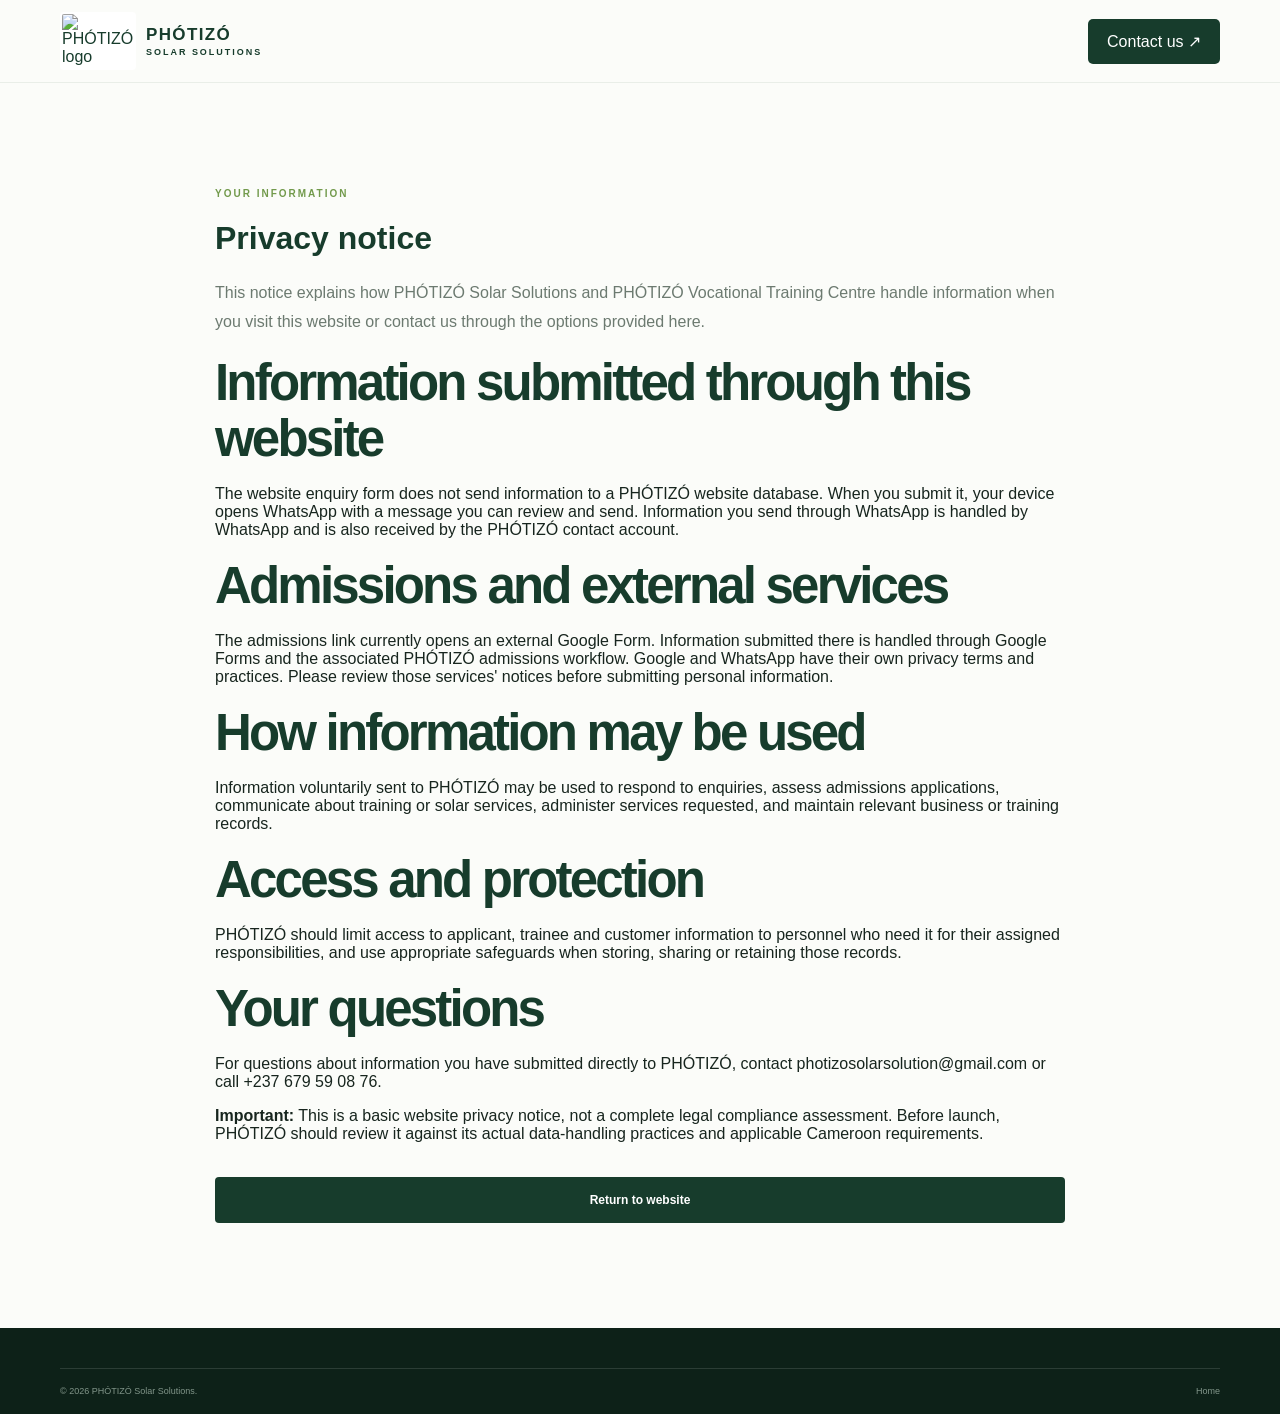
==== privacy.html @ c8dab12e "Add files via upload" ====
<!doctype html>
<html lang="en">
<head>
  <meta charset="utf-8"><meta name="viewport" content="width=device-width, initial-scale=1">
  <meta name="theme-color" content="#10251d">
  <meta name="description" content="Privacy information for visitors and prospective applicants contacting PHÓTIZÓ Solar Solutions and Vocational Training Centre.">
  <link rel="icon" href="assets/favicon.svg" type="image/svg+xml"><link rel="stylesheet" href="styles.css">
  <title>Privacy Notice | PHÓTIZÓ</title>
</head>
<body>
  <a class="skip-link" href="#main-content">Skip to content</a>
  <header class="site-header"><div class="wrap nav"><a class="brand" href="index.html"><img class="brand-logo" src="assets/photizo-logo.png" alt="PHÓTIZÓ logo"><span><strong>PHÓTIZÓ</strong><small>SOLAR SOLUTIONS</small></span></a><a class="nav-cta" href="index.html#contact">Contact us ↗</a></div></header>
  <main id="main-content" class="section"><div class="wrap" style="max-width:850px"><div class="eyebrow dark-eyebrow">YOUR INFORMATION</div><h1 style="font-family:Manrope,sans-serif;color:#173c2c">Privacy notice</h1><p style="color:#6c7a70;line-height:1.8">This notice explains how PHÓTIZÓ Solar Solutions and PHÓTIZÓ Vocational Training Centre handle information when you visit this website or contact us through the options provided here.</p>
  <h2>Information submitted through this website</h2><p>The website enquiry form does not send information to a PHÓTIZÓ website database. When you submit it, your device opens WhatsApp with a message you can review and send. Information you send through WhatsApp is handled by WhatsApp and is also received by the PHÓTIZÓ contact account.</p>
  <h2>Admissions and external services</h2><p>The admissions link currently opens an external Google Form. Information submitted there is handled through Google Forms and the associated PHÓTIZÓ admissions workflow. Google and WhatsApp have their own privacy terms and practices. Please review those services' notices before submitting personal information.</p>
  <h2>How information may be used</h2><p>Information voluntarily sent to PHÓTIZÓ may be used to respond to enquiries, assess admissions applications, communicate about training or solar services, administer services requested, and maintain relevant business or training records.</p>
  <h2>Access and protection</h2><p>PHÓTIZÓ should limit access to applicant, trainee and customer information to personnel who need it for their assigned responsibilities, and use appropriate safeguards when storing, sharing or retaining those records.</p>
  <h2>Your questions</h2><p>For questions about information you have submitted directly to PHÓTIZÓ, contact <a href="mailto:photizosolarsolution@gmail.com">photizosolarsolution@gmail.com</a> or call <a href="tel:+237679590876">+237 679 59 08 76</a>.</p>
  <p><strong>Important:</strong> This is a basic website privacy notice, not a complete legal compliance assessment. Before launch, PHÓTIZÓ should review it against its actual data-handling practices and applicable Cameroon requirements.</p>
  <a class="btn btn-dark" href="index.html">Return to website</a></div></main>
  <footer class="footer"><div class="wrap footer-bottom"><span>© <span id="year"></span> PHÓTIZÓ Solar Solutions.</span><a href="index.html">Home</a></div></footer>
  <script>document.getElementById('year').textContent=new Date().getFullYear();</script>
</body></html>
---- styles.css ----
*{box-sizing:border-box}html{scroll-behavior:smooth}body{margin:0;font-family:"DM Sans",sans-serif;color:#17251e;background:#fbfcf9}a{color:inherit;text-decoration:none}.wrap{width:min(1160px,calc(100% - 48px));margin:auto}.topbar{background:#0c1e17;color:#b8c8bd;font-size:11px;letter-spacing:.04em}.topbar-inner{height:36px;display:flex;align-items:center;justify-content:space-between}.topbar a{color:#e1f0d1}.site-header{position:sticky;top:0;z-index:20;background:#fbfcf9ee;backdrop-filter:blur(14px);border-bottom:1px solid #e9eee8}.nav{height:82px;display:flex;align-items:center;justify-content:space-between}.brand{display:flex;align-items:center;gap:10px;color:#173c2c}.brand-mark{width:39px;height:39px;display:grid;place-items:center;background:#dff1c7;border-radius:12px}.brand-mark svg{width:29px;height:29px}.brand strong{display:block;font:800 17px Manrope,sans-serif;letter-spacing:.08em}.brand small{display:block;font-size:9px;letter-spacing:.22em;font-weight:700;margin-top:2px}.nav-links{display:flex;align-items:center;gap:34px;font-size:13px;font-weight:600;color:#42544a}.nav-links>a:hover{color:#5e8d2e}.nav-cta{background:#173c2c;color:#fff!important;padding:13px 19px;border-radius:5px}.nav-cta span,.btn span{margin-left:12px}.menu-toggle{display:none;border:0;background:none;font-size:25px;color:#173c2c}.hero{background:#10251d;color:#fff;position:relative;overflow:hidden}.hero-glow{position:absolute;width:600px;height:600px;border-radius:50%;background:radial-gradient(circle,#294b35 0%,#10251d00 70%);right:-80px;top:-220px}.hero-grid{min-height:590px;display:grid;grid-template-columns:1fr 1fr;align-items:center;gap:40px;padding-top:45px;padding-bottom:55px;position:relative}.eyebrow{font-size:10px;letter-spacing:.2em;font-weight:700;color:#b8df82;display:flex;align-items:center;gap:10px}.eyebrow-dot{width:7px;height:7px;background:#b8df82;border-radius:50%}.hero h1,.section h2,.cta-band h2{font:800 clamp(43px,5vw,66px)/1.08 Manrope,sans-serif;letter-spacing:-.055em;margin:24px 0}.hero h1 em,.section h2 em,.cta-band h2 em{font-style:normal;color:#b8df82}.hero-lead{font-size:16px;line-height:1.8;color:#c4d0c8;max-width:490px}.hero-actions{display:flex;gap:12px;flex-wrap:wrap;margin-top:32px}.btn{display:inline-flex;align-items:center;justify-content:center;border:0;border-radius:4px;padding:16px 20px;font:700 12px "DM Sans",sans-serif;cursor:pointer;transition:.2s}.btn:hover{transform:translateY(-2px)}.btn-lime{background:#c5e79b;color:#173c2c}.btn-outline{border:1px solid #63776b;color:white}.hero-proof{display:flex;align-items:center;gap:13px;margin-top:44px}.proof-icon{width:37px;height:37px;border:1px solid #597263;border-radius:50%;display:grid;place-items:center;color:#c5e79b;font-size:19px}.hero-proof strong,.hero-proof small{display:block}.hero-proof strong{font-size:12px}.hero-proof small{font-size:11px;color:#9eafa4;margin-top:4px}.hero-art{height:435px;position:relative;overflow:hidden;border-radius:5px;background:linear-gradient(155deg,#244b39,#183529 60%,#12251d)}.sun{position:absolute;width:155px;height:155px;border-radius:50%;background:linear-gradient(135deg,#e8f4bd,#c5e79b);top:62px;right:95px;box-shadow:0 0 90px #c5e79b55}.art-orbit{position:absolute;border:1px solid #b9d88c33;border-radius:50%;transform:rotate(-20deg)}.orbit-one{width:440px;height:170px;top:105px;left:35px}.orbit-two{width:510px;height:220px;top:80px;left:-15px}.hill{position:absolute;bottom:-100px;border-radius:50% 50% 0 0}.hill-back{height:230px;width:650px;left:-100px;background:#365c43;transform:rotate(-7deg)}.hill-front{height:180px;width:680px;right:-150px;bottom:-115px;background:#1d402f;transform:rotate(8deg)}.house{position:absolute;bottom:112px;left:190px;width:180px}.roof{width:0;height:0;border-left:105px solid transparent;border-right:105px solid transparent;border-bottom:83px solid #d6e2c4;position:relative;left:-15px}.house-body{height:105px;background:#e7e9d9;margin-top:-1px;position:relative;box-shadow:inset 0 -9px #c5d0b8}.window{position:absolute;width:36px;height:35px;background:#8db2a0;left:25px;top:24px;border:4px solid #faf9e8}.door{position:absolute;width:36px;height:65px;background:#9a7650;right:24px;bottom:0}.panel{position:absolute;width:128px;height:65px;background:repeating-linear-gradient(90deg,#2c6680 0 2px,#4b8290 2px 31px),repeating-linear-gradient(0deg,transparent 0 30px,#b2d5d1 30px 32px);border:4px solid #c7d9ca;transform:skewY(-12deg);box-shadow:0 10px 20px #0b1d18aa}.panel-a{bottom:85px;left:45px}.panel-b{bottom:67px;right:38px;transform:skewY(12deg)}.art-caption{position:absolute;left:25px;top:25px;display:flex;gap:10px;align-items:center}.caption-sun{color:#c5e79b;font-size:25px}.art-caption b,.art-caption small{display:block}.art-caption b{font-size:11px}.art-caption small{font-size:9px;color:#b4c5b9;margin-top:4px}.floating-tag{position:absolute;right:20px;top:185px;background:#f5f8ee;color:#1b392a;padding:12px 14px;font-size:10px;font-weight:700;box-shadow:0 10px 30px #07150f44}.floating-tag span{color:#69933c;margin-right:7px}.hero-bottom{border-top:1px solid #ffffff20}.bottom-inner{height:61px;display:flex;align-items:center;justify-content:space-between;color:#d3dfd5;font-size:10px;letter-spacing:.16em}.bottom-inner span:first-child{color:#91a599}.section{padding:105px 0}.intro-grid{display:grid;grid-template-columns:1fr 1fr;gap:100px;align-items:center}.dark-eyebrow{color:#729a4c}.section h2{font-size:clamp(36px,4vw,51px);color:#173c2c;margin:19px 0}.section h2 em{color:#719c48}.intro-text p,.section-heading>p,.feature-copy>p,.contact-copy>p{font-size:14px;line-height:1.9;color:#68766d}.text-link{display:inline-block;margin-top:14px;font-size:12px;font-weight:700;color:#426d32;border-bottom:1px solid #a9c18f;padding-bottom:7px}.text-link span{margin-left:13px}.services{background:#f0f4ec}.section-heading{display:flex;justify-content:space-between;align-items:end;gap:50px;margin-bottom:45px}.section-heading>p{max-width:390px;margin-bottom:8px}.service-grid{display:grid;grid-template-columns:repeat(3,1fr);gap:14px}.service-card{position:relative;background:#fff;padding:28px 27px 24px;min-height:245px;border:1px solid #e8eee4;transition:.25s}.service-card:hover{transform:translateY(-4px);box-shadow:0 15px 35px #203c2010}.service-icon{width:42px;height:42px;border-radius:50%;display:grid;place-items:center;background:#eaf3df;color:#547e35;font-size:23px}.card-number{position:absolute;right:25px;top:31px;color:#b4c2b5;font-size:10px;letter-spacing:.1em}.service-card h3{font:700 17px Manrope,sans-serif;color:#1d392b;margin:24px 0 9px}.service-card p{font-size:12px;line-height:1.7;color:#78847b;max-width:280px}.service-card>a{display:inline-block;margin-top:13px;font-size:11px;font-weight:700;color:#557c38}.service-card>a span{margin-left:8px}.service-card-dark{background:#173c2c;color:white;border-color:#173c2c}.service-card-dark .service-icon{background:#31563d;color:#d0e9a9}.service-card-dark .card-number{color:#789080}.service-card-dark h3{color:white}.service-card-dark p{color:#b5c6ba}.service-card-dark>a{color:#c5e79b}.feature-grid{display:grid;grid-template-columns:1fr 1fr;gap:100px;align-items:center}.feature-visual{height:440px;background:#eaf1e4;position:relative;display:grid;place-items:center;overflow:hidden}.feature-circle{width:290px;height:290px;border:1px solid #c6d8b7;border-radius:50%;display:grid;place-items:center;position:relative}.feature-circle:before,.feature-circle:after{content:"";position:absolute;border:1px solid #c6d8b7;border-radius:50%;inset:25px}.feature-circle:after{inset:-25px}.feature-sun{position:absolute;top:14px;right:43px;color:#8fb65f;font-size:35px}.feature-panel{width:190px;height:122px;background:linear-gradient(135deg,#244c60,#39778a);border:7px solid #d7e2cf;display:grid;grid-template-columns:repeat(3,1fr);grid-template-rows:repeat(3,1fr);transform:skewY(-12deg);box-shadow:0 20px 25px #244c6022}.feature-panel span{border:1px solid #9bbbc0}.feature-note{position:absolute;bottom:24px;left:24px;background:#fff;padding:14px 18px;box-shadow:0 8px 24px #1a382018}.feature-note b,.feature-note small{display:block}.feature-note b{font-size:11px;color:#24432f}.feature-note small{font-size:10px;color:#8a968d;margin-top:4px}.feature-copy>p{max-width:450px}.benefit-list{list-style:none;padding:0;margin:27px 0 0}.benefit-list li{display:flex;gap:14px;align-items:flex-start;padding:13px 0;border-bottom:1px solid #e8eee5}.benefit-list li>span{width:23px;height:23px;display:grid;place-items:center;background:#eaf3df;border-radius:50%;color:#638e3e;font-weight:700;font-size:12px;flex:none}.benefit-list b,.benefit-list small{display:block}.benefit-list b{font-size:12px;color:#294232}.benefit-list small{font-size:11px;color:#879188;margin-top:4px}.cta-band{background:#173c2c;color:white;padding:65px 0}.cta-inner{display:flex;justify-content:space-between;align-items:center;gap:25px}.cta-band h2{font-size:clamp(32px,4vw,46px);margin:15px 0 0}.contact{background:#f3f6f0}.contact-grid{display:grid;grid-template-columns:1fr 1fr;gap:100px;align-items:start}.contact-copy h2{font-size:55px}.contact-copy>p{max-width:410px;margin-bottom:35px}.contact-item{display:flex;gap:14px;align-items:center;margin:21px 0}.contact-symbol{width:39px;height:39px;background:#e4eedb;border-radius:50%;display:grid;place-items:center;color:#527c36;font-size:18px}.contact-item small,.contact-item b{display:block}.contact-item small{font-size:9px;letter-spacing:.13em;color:#829084;margin-bottom:6px}.contact-item b{font-size:12px;color:#294232}.contact-panel{background:white;padding:35px 38px;box-shadow:0 15px 40px #1e39200b}.contact-panel h3{font:800 23px Manrope,sans-serif;color:#1b3c2b;margin:0 0 8px}.contact-panel>p{font-size:12px;color:#7a877e;line-height:1.7;margin-bottom:25px}.contact-panel label{display:block;font-size:10px;font-weight:700;color:#405448;margin:15px 0 7px}.contact-panel input,.contact-panel select,.contact-panel textarea{width:100%;border:1px solid #e1e8df;background:#fbfcfa;padding:12px;font:12px "DM Sans",sans-serif;color:#263d30;border-radius:2px;outline:none}.contact-panel input:focus,.contact-panel select:focus,.contact-panel textarea:focus{border-color:#8eae6c}.contact-panel textarea{resize:vertical}.btn-dark{width:100%;background:#173c2c;color:white;margin-top:18px}.form-note{display:block;font-size:9px;color:#9aa49c;margin-top:11px;text-align:center}.footer{background:#0d2118;color:#dce7de;padding:40px 0 18px}.footer-main{display:flex;align-items:center;gap:35px;padding-bottom:32px}.footer-brand{color:white}.footer-brand .brand-mark{background:#294936;color:#d2e9b4}.footer-main>p{font-size:12px;color:#9aada0}.footer-links{margin-left:auto;display:flex;gap:24px;font-size:11px;color:#b7c6bb}.footer-links a:hover{color:#c5e79b}.footer-bottom{border-top:1px solid #ffffff20;padding-top:17px;display:flex;justify-content:space-between;font-size:9px;color:#82968a}.floating-whatsapp{position:fixed;right:22px;bottom:22px;z-index:30;width:51px;height:51px;border-radius:50%;background:#bde58d;color:#163927;display:grid;place-items:center;font-size:25px;box-shadow:0 8px 25px #0b201944}
@media(max-width:800px){.topbar-inner{justify-content:center}.topbar-inner span:last-child{display:none}.nav{height:70px}.menu-toggle{display:block}.nav-links{display:none;position:absolute;top:70px;left:0;right:0;background:#fbfcf9;padding:20px 24px 25px;box-shadow:0 12px 18px #18352512;flex-direction:column;align-items:stretch;gap:19px}.nav-links.open{display:flex}.nav-cta{text-align:center}.hero-grid{grid-template-columns:1fr;padding-top:65px;gap:35px}.hero-art{height:360px}.hero h1{font-size:53px}.hero-bottom .bottom-inner{gap:13px;overflow:hidden;font-size:8px}.bottom-inner span:first-child{display:none}.intro-grid,.feature-grid,.contact-grid{grid-template-columns:1fr;gap:35px}.section{padding:75px 0}.intro-grid{gap:15px}.section-heading{display:block}.section-heading>p{max-width:550px}.service-grid{grid-template-columns:repeat(2,1fr)}.feature-visual{height:350px;order:2}.feature-copy{order:1}.cta-inner{align-items:flex-start;flex-direction:column}.contact-copy h2{font-size:48px}.footer-main{flex-wrap:wrap}.footer-links{margin-left:0;width:100%;flex-wrap:wrap}.footer-bottom{gap:12px;flex-direction:column}}
@media(max-width:520px){.wrap{width:min(100% - 34px,1160px)}.hero h1{font-size:44px}.hero-lead{font-size:14px}.hero-art{height:310px}.house{left:125px;transform:scale(.8);transform-origin:bottom center}.panel-a{left:15px}.panel-b{right:15px}.sun{width:115px;height:115px;right:60px;top:55px}.floating-tag{right:10px;top:150px;font-size:8px}.hero-bottom .bottom-inner{justify-content:space-between}.service-grid{grid-template-columns:1fr}.service-card{min-height:215px}.section h2{font-size:37px}.feature-visual{height:300px}.feature-circle{transform:scale(.82)}.contact-panel{padding:27px 20px}.footer-bottom span:last-child{display:none}.hero-actions .btn{width:100%}}

/* Brand, training, awards and project additions */
.brand-logo{width:76px;height:58px;object-fit:contain;display:block;background:#fff;border-radius:4px;padding:2px}.brand{gap:10px}.footer-brand .brand-logo{width:72px;height:54px}
.hero-photo{height:430px;position:relative;overflow:hidden;border-radius:4px;background:#203c2d;box-shadow:0 24px 60px #08190f55}.hero-photo>img{width:100%;height:100%;object-fit:cover;display:block;opacity:.82}.photo-overlay{position:absolute;inset:auto 0 0;padding:42px 32px 30px;background:linear-gradient(transparent,#081a12e8);color:#fff}.photo-overlay span,.photo-overlay small{display:block;font-size:10px;letter-spacing:.15em;font-weight:700}.photo-overlay strong{display:block;font:800 clamp(25px,3vw,38px) Manrope,sans-serif;line-height:1.15;margin:12px 0}.photo-overlay small{letter-spacing:.03em;font-weight:500;color:#dce8dc}
.divisions,.projects{background:#f3f6f0}.division-grid{display:grid;grid-template-columns:1fr 1fr;gap:24px}.division-card{background:white;box-shadow:0 12px 35px #1835250b;overflow:hidden}.division-card>img{width:100%;height:245px;object-fit:cover;display:block}.division-content{padding:28px 30px 32px}.division-kicker{font-size:9px;letter-spacing:.16em;font-weight:800;color:#71934d}.division-content h3{font:800 23px Manrope,sans-serif;color:#1c3b2b;margin:13px 0}.division-content p{font-size:13px;line-height:1.8;color:#758278;min-height:70px}.training-grid{display:grid;grid-template-columns:1fr 1fr;gap:85px;align-items:center}.training-copy>p{max-width:500px}.training-copy .btn{margin-top:24px}.training-gallery{height:440px;display:grid;grid-template-columns:1.2fr 1fr;grid-template-rows:1fr 1fr;gap:12px}.training-gallery img{width:100%;height:100%;object-fit:cover;min-height:0}.training-gallery .training-main{grid-row:1/3}.awards{background:#173c2c;color:white}.award-heading{max-width:720px;margin-bottom:36px}.award-heading h2{font:800 clamp(32px,4vw,48px) Manrope,sans-serif;line-height:1.14;margin:15px 0}.award-heading h2 em{color:#c5e79b;font-style:normal}.award-heading p{color:#c2d0c5;font-size:14px}.award-grid{display:grid;grid-template-columns:1fr 1fr;gap:20px}.award-card{padding:32px;background:#214a36;border:1px solid #ffffff1b;min-height:240px}.award-featured{background:#d7edb7;color:#183a28}.award-icon{font-size:27px;color:#c5e79b;margin-bottom:18px}.award-featured .award-icon{color:#4e7935}.award-card>span{font-size:9px;letter-spacing:.15em;font-weight:800;color:#b9d59b}.award-featured>span{color:#557d3b}.award-card h3{font:800 23px Manrope,sans-serif;margin:12px 0}.award-card p{font-size:13px;line-height:1.75;color:#d1ded4}.award-featured p{color:#48634e}.project-types{display:grid;grid-template-columns:repeat(3,1fr);gap:15px;margin:25px 0 30px}.project-types article{background:#fff;padding:24px;border:1px solid #e6ece2}.project-types article>span{font-size:10px;color:#84a35e;font-weight:800;letter-spacing:.15em}.project-types h3{font:800 17px Manrope,sans-serif;color:#24422f;margin:12px 0}.project-types p{font-size:12px;line-height:1.7;color:#7c897f}.project-gallery{display:grid;grid-template-columns:repeat(3,1fr);gap:16px}.project-gallery figure{margin:0;background:white}.project-gallery img{width:100%;height:230px;object-fit:cover;display:block}.project-gallery figcaption{padding:13px 16px;font-size:11px;font-weight:700;color:#405b47}
@media(max-width:800px){.brand-logo{width:64px;height:50px}.hero-photo{height:360px}.division-grid,.training-grid,.award-grid{grid-template-columns:1fr;gap:22px}.training-gallery{height:360px}.project-types{grid-template-columns:1fr}.project-gallery{grid-template-columns:1fr 1fr}.project-gallery figure:last-child{display:none}.division-content p{min-height:0}}
@media(max-width:520px){.hero-photo{height:310px}.photo-overlay{padding:28px 20px 22px}.division-card>img{height:200px}.division-content{padding:23px}.training-gallery{height:290px;gap:8px}.award-card{padding:25px}.project-gallery{grid-template-columns:1fr}.project-gallery figure:last-child{display:block}.project-gallery img{height:210px}}

.training-gallery .training-video{grid-column:1/3;width:100%;height:190px;object-fit:cover;background:#10251d}
@media(max-width:800px){.training-gallery .training-video{height:160px}}


/* Additional training specialties and awards gallery */
.specialties{background:#f3f7f2}.specialty-placeholder{display:grid;grid-template-columns:76px 1fr;gap:24px;align-items:start;background:#fff;border:1px solid #dce7dd;border-radius:18px;padding:34px;box-shadow:0 18px 50px rgba(16,37,29,.06)}.specialty-mark{width:64px;height:64px;border-radius:18px;background:#e3f1e8;color:#13734e;display:grid;place-items:center;font-size:30px}.specialty-placeholder h3{font-size:1.35rem;margin:0 0 8px}.specialty-placeholder p{max-width:780px;color:#53645d;line-height:1.7}.certificate-grid{display:grid;grid-template-columns:repeat(2,minmax(0,1fr));gap:24px;margin:38px 0}.certificate-grid figure,.award-photo-grid figure{margin:0;background:#fff;border:1px solid rgba(16,37,29,.1);border-radius:14px;overflow:hidden;box-shadow:0 12px 35px rgba(16,37,29,.07)}.certificate-grid img{width:100%;height:360px;object-fit:contain;background:#f1f1ed;padding:12px;display:block}.certificate-grid figcaption,.award-photo-grid figcaption{padding:13px 16px;font-size:.9rem;color:#44564d}.gallery-heading{margin:50px 0 22px}.gallery-heading h3{font-size:clamp(1.35rem,2.5vw,2rem);margin:8px 0}.award-photo-grid{display:grid;grid-template-columns:repeat(3,minmax(0,1fr));gap:18px}.award-photo-grid img{display:block;width:100%;height:260px;object-fit:cover}.award-photo-grid figure:nth-child(2) img,.award-photo-grid figure:nth-child(8) img{object-position:center 25%}.award-photo-grid figure:nth-child(9) img{object-position:center 35%}@media(max-width:760px){.specialty-placeholder{grid-template-columns:1fr;padding:24px}.certificate-grid{grid-template-columns:1fr}.certificate-grid img{height:auto;max-height:420px}.award-photo-grid{grid-template-columns:repeat(2,minmax(0,1fr));gap:12px}.award-photo-grid img{height:190px}}@media(max-width:480px){.award-photo-grid{grid-template-columns:1fr}.award-photo-grid img{height:240px}}


/* Vocational institute expansion */
.center-profile,.training-value,.learning-outcomes,.facilities,.admissions-info{background:#f6f8f4;color:#172720}
.profile-copy{max-width:900px;color:#52635b;line-height:1.85;font-size:1.08rem}
.profile-pillars,.value-grid{display:grid;grid-template-columns:repeat(5,1fr);gap:14px;margin-top:30px}
.profile-pillars article,.value-grid article{background:#fff;border:1px solid #e0e8e1;border-radius:16px;padding:22px}
.profile-pillars article span,.specialty-number{color:#17805b;font-weight:800;font-size:.8rem;letter-spacing:.1em}
.profile-pillars h3,.value-grid h3{font-size:1.05rem;margin:12px 0 8px}
.profile-pillars p,.value-grid p{color:#64736c;font-size:.92rem;line-height:1.65;margin:0}
.vision-mission-grid{display:grid;grid-template-columns:1fr 1fr;gap:18px;margin-top:22px}
.vision-mission-grid article{background:#102b22;color:white;border-radius:18px;padding:30px}
.vision-mission-grid .eyebrow{color:#b5e76e}
.vision-mission-grid p{line-height:1.8;color:#e2ebe5;margin-bottom:0}
.specialty-grid{display:grid;grid-template-columns:repeat(2,1fr);gap:18px}
.specialty-card{position:relative;background:#fff;border:1px solid #e0e8e1;border-radius:18px;padding:28px;box-shadow:0 10px 30px rgba(16,37,29,.04)}
.specialty-icon{font-size:1.8rem;color:#16805b;margin:12px 0}
.specialty-card h3{font-size:1.35rem;margin:0 0 10px}
.specialty-card p,.specialty-card li{color:#627169;line-height:1.65}
.specialty-card ul,.admission-side ul{padding-left:20px}
.specialty-card li{margin:4px 0}
.career-line{border-top:1px solid #e5ece6;margin-top:18px;padding-top:16px;display:grid;gap:7px;color:#52635b;line-height:1.6}
.career-line b{color:#147451}
.short-courses{display:grid;grid-template-columns:.8fr 1.2fr;gap:25px;background:#102b22;color:#fff;border-radius:20px;padding:30px;margin-top:22px}
.short-courses h3{font-size:1.5rem;margin:10px 0}
.short-courses p{color:#d2ded6;line-height:1.6}
.course-tags{display:flex;align-content:center;align-items:center;gap:9px;flex-wrap:wrap}
.course-tags span{border:1px solid #45675a;border-radius:999px;padding:9px 13px;color:#f2f7f3;font-size:.9rem}
.value-grid{grid-template-columns:repeat(3,1fr)}
.outcomes-grid{display:grid;grid-template-columns:.9fr 1.1fr;gap:55px;align-items:start}
.outcomes-grid>div:first-child>img{width:100%;height:300px;object-fit:cover;border-radius:18px;margin-top:24px}
.outcomes-grid>div:first-child>p{color:#617169;line-height:1.7}
.outcome-list{display:grid;gap:12px}
.outcome-list article,.admission-side article{background:#fff;border:1px solid #e0e8e1;border-radius:14px;padding:20px}
.outcome-list h3,.admission-side h3{margin:0 0 8px}
.outcome-list p,.admission-side p,.admission-side li{color:#627169;line-height:1.7;margin-bottom:0}
.facility-grid{display:grid;grid-template-columns:repeat(4,1fr);gap:12px}
.facility-grid div{background:#fff;border:1px solid #e0e8e1;border-radius:12px;padding:20px;font-weight:700;color:#244536}
.admission-grid{display:grid;grid-template-columns:1.1fr .9fr;gap:55px}
.admission-intro{color:#627169;line-height:1.7}
.admission-steps{list-style:none;counter-reset:steps;padding:0;margin:25px 0}
.admission-steps li{counter-increment:steps;position:relative;padding:0 0 22px 54px;display:grid;gap:5px}
.admission-steps li:before{content:counter(steps,decimal-leading-zero);position:absolute;left:0;top:0;color:#16805b;font-weight:800;background:#e5f1e9;border-radius:50%;width:38px;height:38px;display:grid;place-items:center}
.admission-steps span{color:#627169;line-height:1.5}
.admission-side{display:grid;gap:13px}
.admission-side article{padding:24px}
@media(max-width:900px){.profile-pillars{grid-template-columns:repeat(2,1fr)}.value-grid{grid-template-columns:repeat(2,1fr)}.facility-grid{grid-template-columns:repeat(2,1fr)}}
@media(max-width:650px){.specialty-grid,.vision-mission-grid,.short-courses,.outcomes-grid,.admission-grid{grid-template-columns:1fr}.profile-pillars,.value-grid,.facility-grid{grid-template-columns:1fr}.specialty-card{padding:22px}.short-courses{padding:23px}.outcomes-grid{gap:28px}.admission-grid{gap:28px}}

/* Version 6: restrained motion, accessibility and launch polish */
.skip-link{position:absolute;left:12px;top:-60px;z-index:100;background:#c5e79b;color:#173c2c;padding:12px 16px;border-radius:6px;font-weight:700}
.skip-link:focus{top:12px}
a:focus-visible,button:focus-visible,input:focus-visible,select:focus-visible,textarea:focus-visible{outline:3px solid #91bd64;outline-offset:3px}
html{scroll-padding-top:96px}
.motion-ready .reveal{opacity:0;transform:translateY(16px);transition:opacity .55s ease,transform .55s cubic-bezier(.2,.7,.2,1);transition-delay:var(--reveal-delay,0ms)}
.motion-ready .reveal.is-visible{opacity:1;transform:translateY(0)}
.service-card,.product-category,.generator-grid article,.division-card,.testimonial-card,.project-gallery figure,.award-card{transition:transform .24s ease,box-shadow .24s ease}
.service-card:hover,.product-category:hover,.generator-grid article:hover,.division-card:hover,.testimonial-card:hover,.project-gallery figure:hover,.award-card:hover{transform:translateY(-3px);box-shadow:0 16px 34px rgba(16,37,29,.10)}
.product-image-note{margin:14px 0 0;color:#78867d;font-size:.78rem;line-height:1.6}
@media(prefers-reduced-motion:reduce){html{scroll-behavior:auto}*,*::before,*::after{animation-duration:.01ms!important;animation-iteration-count:1!important;transition-duration:.01ms!important;scroll-behavior:auto!important}}
@media(min-width:801px) and (max-width:1120px){.nav-links{gap:13px;font-size:11px}.nav-cta{padding:11px 12px}.brand strong{font-size:15px}.brand-logo{width:62px;height:50px}}
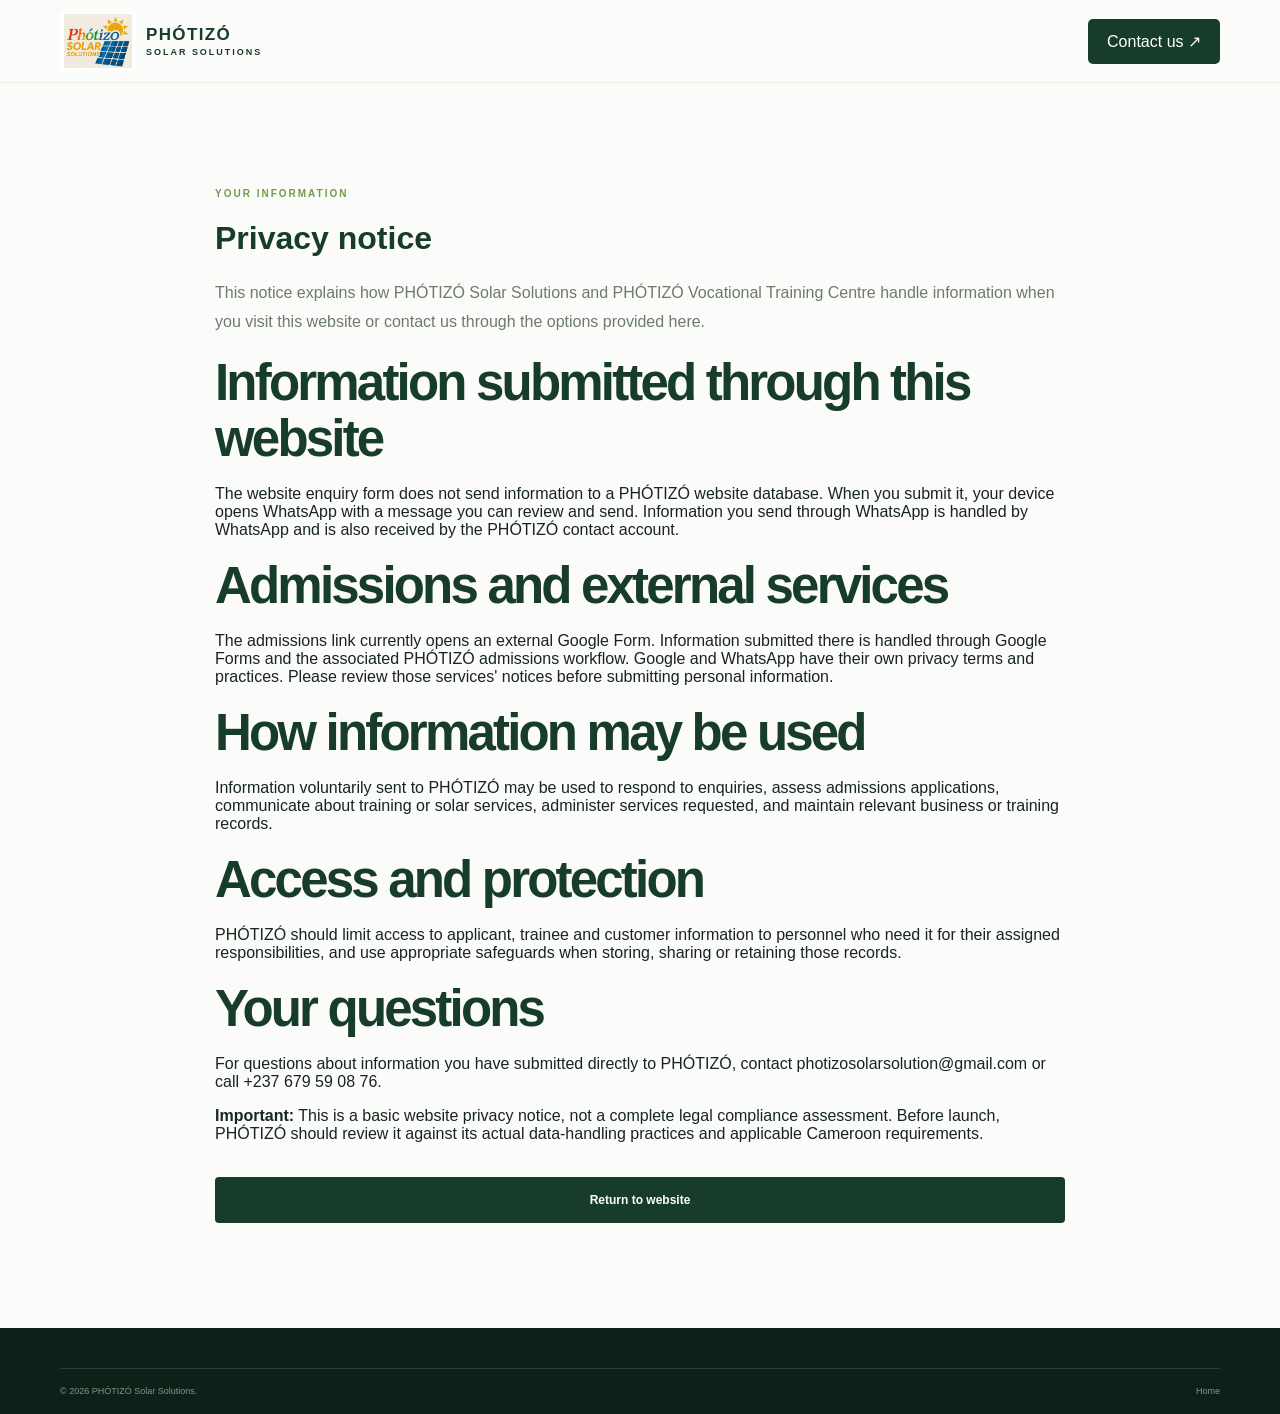
==== commit ed1acc3b: "Add files via upload" ====
--- a/privacy.html
+++ b/privacy.html
@@ -6,6 +6,7 @@
   <meta name="description" content="Privacy information for visitors and prospective applicants contacting PHÓTIZÓ Solar Solutions and Vocational Training Centre.">
   <link rel="icon" href="assets/favicon.svg" type="image/svg+xml"><link rel="stylesheet" href="styles.css">
   <title>Privacy Notice | PHÓTIZÓ</title>
+  <link rel="canonical" href="https://photizosolar.com/privacy.html">
 </head>
 <body>
   <a class="skip-link" href="#main-content">Skip to content</a>
